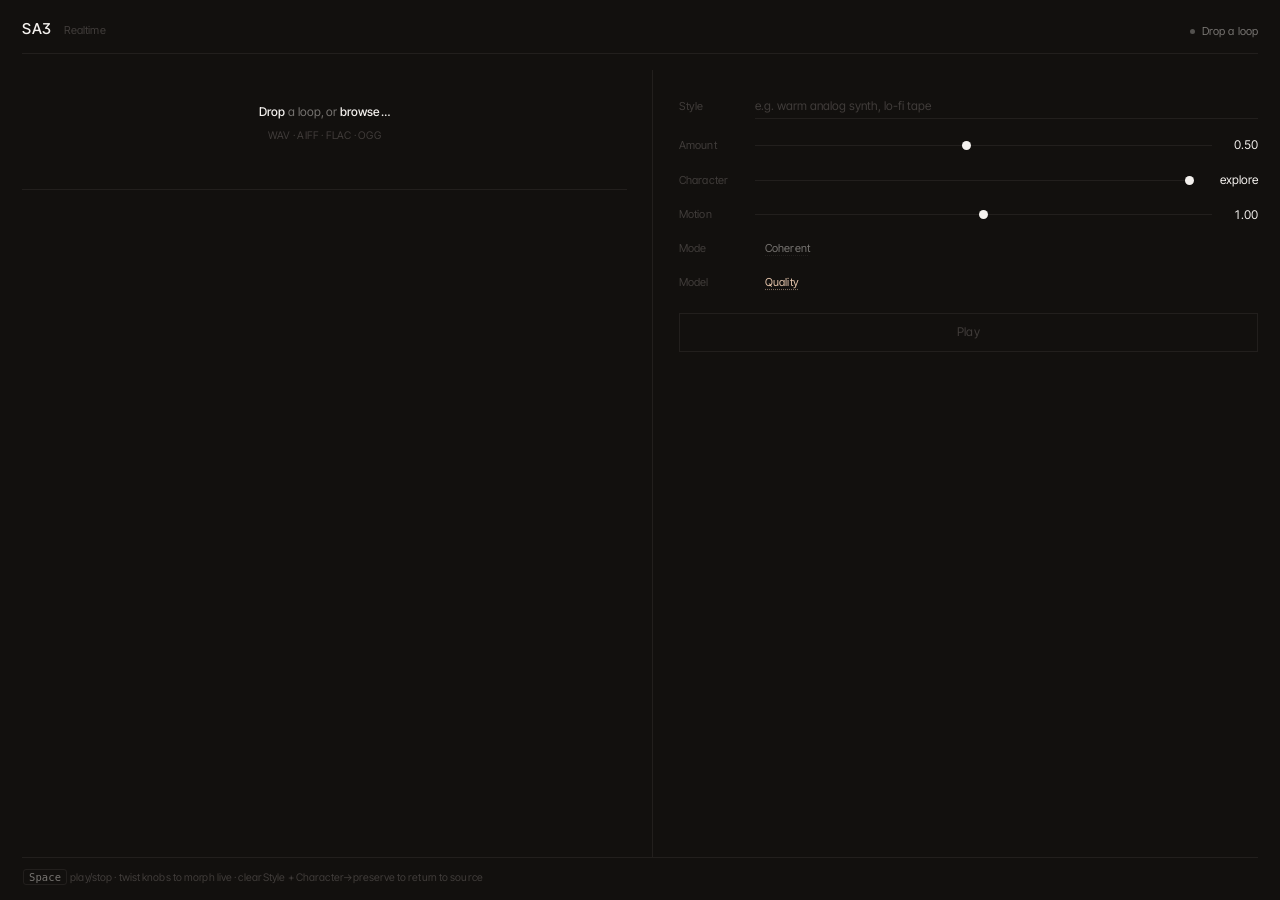
==== plugin_morph/Resources/index.html @ 20417669 "Medium model as default, fix latency bug" ====
<!doctype html>
<html lang="en">
<head>
  <meta charset="utf-8" />
  <meta name="viewport" content="width=device-width, initial-scale=1" />
  <title>SA3 · Realtime</title>
  <link rel="preconnect" href="https://fonts.googleapis.com" />
  <link rel="preconnect" href="https://fonts.gstatic.com" crossorigin />
  <link href="https://fonts.googleapis.com/css2?family=Inter:wght@400;500;600&family=Inter+Tight:wght@400;500;600&display=swap" rel="stylesheet" />
  <link rel="stylesheet" href="styles.css" />
</head>
<body>
  <div class="hl">
    <!-- Top bar -->
    <header class="top">
      <div class="brand">
        <h1>SA3</h1>
        <span class="tag">Realtime</span>
      </div>
      <div class="status" id="status">
        <span class="dot"></span>
        <span id="status-text">Drop a loop</span>
      </div>
    </header>

    <!-- Error banner -->
    <div class="error-banner" id="error-banner" hidden>
      <span class="error-text" id="error-text"></span>
      <button type="button" class="error-dismiss" id="error-dismiss" aria-label="Dismiss">×</button>
    </div>

    <input type="file" id="file-picker" hidden
           accept="audio/wav,audio/aiff,audio/flac,audio/ogg,.wav,.aiff,.aif,.flac,.ogg" />

    <!-- 16:9 two-column body: source + meter (left), controls (right) -->
    <div class="body">
    <div class="col col-left">
    <!-- Source: drop target / loaded waveform with a live morph playhead -->
    <section class="source empty" id="source">
      <div class="source-empty" id="source-empty">
        <div class="drophint"><b>Drop</b> a loop, or <b>browse&hairsp;…</b></div>
        <div class="formats">WAV · AIFF · FLAC · OGG</div>
      </div>
      <div class="source-loaded" id="source-loaded" hidden>
        <div class="srcname">
          <b id="srcname-text"></b>
          <span id="srcdur-text" class="srcdur"></span>
        </div>
        <div class="srcwave" id="srcwave"></div>
      </div>
    </section>

    <!-- Live morph meter (fed by the C++ morphState push) -->
    <section class="meter" id="meter" hidden>
      <div class="meter-row">
        <span class="meter-lbl">tick</span><span class="meter-val" id="m-tick">–</span>
        <span class="meter-lbl">decode</span><span class="meter-val" id="m-decode">–</span>
        <span class="meter-lbl">gens</span><span class="meter-val" id="m-gens">–</span>
      </div>
    </section>
    </div><!-- /col-left -->

    <div class="col col-right">
    <!-- Morph controls -->
    <section class="controls" id="controls">
      <!-- Style prompt: the live re-prompt field -->
      <div class="row">
        <span class="lbl">Style</span>
        <input type="text" id="prompt" placeholder="e.g. warm analog synth, lo-fi tape" />
      </div>

      <!-- Variation amount (denoise) -->
      <div class="row">
        <span class="lbl">Amount</span>
        <input type="range" id="denoise" min="0.20" max="0.85" step="0.01" value="0.50" />
        <span class="val" id="denoise-value">0.50</span>
      </div>

      <!-- Source blend (SDE): preserve <-> explore -->
      <div class="row">
        <span class="lbl">Character</span>
        <input type="range" id="blend" min="0.00" max="1.00" step="0.01" value="1.00" />
        <span class="val" id="blend-value">explore</span>
      </div>

      <!-- Velocity scale (texture) -->
      <div class="row">
        <span class="lbl">Motion</span>
        <input type="range" id="velocity" min="0.50" max="1.50" step="0.01" value="1.00" />
        <span class="val" id="velocity-value">1.00</span>
      </div>

      <!-- Evolve toggle -->
      <div class="row">
        <span class="lbl">Mode</span>
        <button type="button" class="mode-toggle" id="evolve-toggle"
                title="Fixed seed morphs one coherent loop; Evolve browses new variations">Coherent</button>
        <div style="flex:1"></div>
      </div>

      <!-- Model quality toggle: Live (sm-music, fast) vs Quality (medium,
           stronger style transfer but slower). Switching reloads the source. -->
      <div class="row">
        <span class="lbl">Model</span>
        <button type="button" class="mode-toggle one-shot" id="quality-toggle"
                title="Quality = larger model: much stronger style transfer, slower to respond. Live = fast small model.">Quality</button>
        <div style="flex:1"></div>
      </div>

      <button type="button" class="gen" id="play" disabled>
        <span class="gen-label" id="play-label">Play</span>
      </button>
    </section>
    </div><!-- /col-right -->
    </div><!-- /body -->

    <footer class="footer">
      <span class="kbd-hint" id="kbd-hint">
        <kbd>Space</kbd> play/stop · twist knobs to morph live · clear Style + Character→preserve to return to source
      </span>
    </footer>
  </div>

  <script src="app.js"></script>
</body>
</html>
---- plugin_morph/Resources/styles.css ----
/* SA3 — Hairline.
   Typographic, ultra-minimal. Hairline dividers, no card chrome, one
   restrained warm-taupe accent. Source-of-truth palette uses oklch; the
   layout rules and animations match the design handoff at
   /tmp/sa3_design/sa3-variations/project/sa3-hairline.jsx. */

:root {
  --bg:         oklch(0.175 0.005 60);
  --bg-2:       oklch(0.21  0.005 60);   /* dropdown menu surface */
  --fg:         oklch(0.96  0.005 60);
  --muted:      oklch(0.56  0.006 60);
  --faint:      oklch(0.36  0.006 60);
  --hair:       oklch(0.30  0.006 60 / 0.55);
  --accent:     oklch(0.84  0.05  60);
  --accent-dim: oklch(0.84  0.05  60 / 0.5);
  --accent-tint:oklch(0.84  0.05  60 / 0.04);
  --error:      oklch(0.72  0.15  25);
  --error-dim:  oklch(0.72  0.15  25 / 0.10);
}

* { box-sizing: border-box; }
[hidden] { display: none !important; }

html, body { height: 100%; margin: 0; }
body {
  background: var(--bg);
  color: var(--fg);
  font: 400 12px/1.4 'Inter Tight', 'Inter', system-ui, sans-serif;
  font-feature-settings: 'cv11', 'ss01', 'ss03';
  letter-spacing: -0.005em;
  -webkit-font-smoothing: antialiased;
  overflow: hidden;
}

.hl {
  width: 100%; height: 100%;
  display: flex; flex-direction: column;
  padding: 18px 22px 14px;
  /* Never show a scrollbar — content is sized to fit. If anything would
     overflow, clip rather than scroll. */
  overflow: hidden;
}

/* ── Top bar ──────────────────────────────────────────────────────── */
.top {
  display: flex; align-items: baseline; justify-content: space-between;
  padding-bottom: 14px; border-bottom: 1px solid var(--hair);
}
.brand { display: flex; align-items: baseline; gap: 12px; }
.brand h1 {
  margin: 0; font-size: 15px; font-weight: 500;
  letter-spacing: 0.04em;
}
.brand .tag {
  color: var(--faint); font-size: 11px;
  letter-spacing: 0.01em;
}
.status {
  font-size: 11px; letter-spacing: 0.01em;
  color: var(--muted); display: flex; align-items: center; gap: 7px;
}
.status.accent { color: var(--accent); }
.status.error  { color: var(--error);  }
.status .dot {
  width: 5px; height: 5px; border-radius: 50%;
  background: currentColor; opacity: 0.65;
}
.status.accent .dot { animation: pulse 1.2s ease-in-out infinite; }
@keyframes pulse { 0%, 100% { opacity: 0.3; } 50% { opacity: 1; } }

/* ── Error banner ─────────────────────────────────────────────────── */
.error-banner {
  margin-top: 10px;
  display: flex; align-items: center; gap: 8px;
  padding: 7px 4px 7px 10px;
  border-bottom: 1px solid var(--error);
  background: var(--error-dim);
  color: var(--error);
  font-size: 11px;
  letter-spacing: 0.01em;
}
.error-text { flex: 1; word-break: break-word; }
.error-dismiss {
  background: transparent; border: none;
  color: var(--error); font-size: 16px; line-height: 1;
  cursor: pointer; padding: 2px 8px;
}
.error-dismiss:hover { color: var(--fg); }

/* ── Source ───────────────────────────────────────────────────────── */
.source {
  padding: 18px 0 16px;
  border-bottom: 1px solid var(--hair);
  display: flex; flex-direction: column; align-items: center; gap: 10px;
  transition: background .15s;
}
.source.empty { padding: 34px 0 36px; cursor: pointer; }
.source.empty:hover { background: oklch(1 0 0 / 0.012); }
.source.drag { background: var(--accent-tint); }

.source-empty {
  display: flex; flex-direction: column; align-items: center; gap: 8px;
}
.drophint { font-size: 12px; color: var(--muted); }
.drophint b { color: var(--fg); font-weight: 500; }
.formats {
  font-size: 10.5px; color: var(--faint);
  letter-spacing: 0.02em;
}

.source-loaded {
  display: flex; flex-direction: column; align-items: center; gap: 10px;
  width: 100%;
}
.srcname {
  font-size: 11px; color: var(--muted);
  font-feature-settings: 'tnum';
  letter-spacing: 0.005em;
  max-width: 100%;
  text-align: center;
}
.srcname b { color: var(--fg); font-weight: 500; margin-right: 8px; }
.srcdur { color: var(--muted); }

/* Playback-mode toggle (Loop ↔ One-shot) — sits next to the filename so it
   reads as a property of the source. Subtle by default; warm-taupe when
   set to one-shot. */
.mode-toggle {
  background: transparent;
  border: none;
  color: var(--muted);
  font: inherit;
  font-size: 11px;
  letter-spacing: 0.01em;
  margin-left: 10px;
  padding: 0;
  cursor: pointer;
  text-decoration: underline dotted;
  text-decoration-color: var(--hair);
  text-underline-offset: 3px;
  transition: color .15s, text-decoration-color .15s;
}
.mode-toggle:hover { color: var(--fg); text-decoration-color: var(--fg); }
.mode-toggle.one-shot {
  color: var(--accent);
  text-decoration-color: var(--accent-dim);
}
.srcwave { width: 100%; color: var(--fg); }
.srcrow {
  display: flex; align-items: center; gap: 12px; width: 100%;
}
.playbtn {
  width: 22px; height: 22px; border-radius: 50%;
  border: 1px solid var(--hair); background: transparent;
  color: var(--fg); cursor: pointer; padding: 0;
  display: grid; place-items: center;
  transition: border-color .15s, color .15s;
}
.playbtn:hover { border-color: var(--fg); }
.playbtn.active { border-color: var(--accent); color: var(--accent); }
.playbtn:disabled { color: var(--faint); cursor: default; }
.playbtn:disabled:hover { border-color: var(--hair); }

/* Icon swap — driven by the `.playing` class on the button, not the SVG
   `hidden` attribute (which is unreliable on inline <svg> across renderers).
   The two icons live on top of each other in the same grid cell; visibility
   is purely CSS-driven. */
.playbtn .play-ico,
.playbtn .pause-ico,
.row-play .play-ico,
.row-play .pause-ico {
  grid-area: 1 / 1;
  /* Inline <svg> picks up a baseline gap from the button's line-height
     which can offset it by a sub-pixel inside the grid cell. Block-level
     drops the baseline math entirely so place-items: center actually
     centers the icon. */
  display: block;
}
.playbtn  .pause-ico,
.row-play .pause-ico { display: none; }
.playbtn.playing  .play-ico,
.row-play.playing .play-ico { display: none; }
.playbtn.playing  .pause-ico,
.row-play.playing .pause-ico { display: block; }
.srctime {
  font-variant-numeric: tabular-nums; color: var(--faint);
  font-size: 10px; min-width: 32px; text-align: right;
}

/* ── Controls ─────────────────────────────────────────────────────── */
.controls {
  padding: 16px 0 0;
  display: flex; flex-direction: column; gap: 14px;
}
.row { display: flex; align-items: center; gap: 12px; }
.lbl {
  font-size: 11px; color: var(--faint);
  letter-spacing: 0.01em;
  min-width: 64px;
}
.val {
  font-variant-numeric: tabular-nums;
  color: var(--fg); font-size: 12px;
  min-width: 34px; text-align: right;
}

/* Contextual hint under the noise slider — fades in when σ is in an
   extreme range. Reserved min-height keeps the row above from jumping
   when the hint shows/hides. Margin-left aligns with the slider start
   (lbl min-width 64 + row gap 12). */
.noise-hint {
  margin: -4px 0 0 76px;
  font-size: 11.5px;
  /* Fixed height + matching line-height so the box doesn't grow when text
     content appears — min-height alone lets line-height bump it. */
  height: 16px;
  line-height: 16px;
  color: var(--accent);
  letter-spacing: 0.01em;
  opacity: 0;
  transition: opacity 0.2s ease-out;
  pointer-events: none;
}
.noise-hint.visible { opacity: 0.85; }

/* Preset dropdown — custom, not native <select>, to match the design. */
.preset { flex: 1; position: relative; }
.preset .field {
  width: 100%; background: transparent; border: none; padding: 0;
  color: var(--fg); font: inherit; font-size: 13px; cursor: pointer;
  display: flex; align-items: baseline; gap: 8px; text-align: left;
}
.preset .field .preset-label { white-space: nowrap; }
.preset .field .sub { color: var(--muted); font-size: 11px; }
.preset .field .car { margin-left: auto; color: var(--faint); font-size: 10px; }

.menu {
  position: absolute; left: -8px; right: -8px; top: 100%;
  margin-top: 8px;
  background: var(--bg-2);
  border: 1px solid var(--hair); border-radius: 4px;
  padding: 5px; z-index: 5;
  box-shadow: 0 8px 28px -8px oklch(0 0 0 / 0.55);
}
.opt {
  width: 100%; background: transparent; border: none;
  color: var(--fg); padding: 6px 8px; text-align: left;
  font: inherit; cursor: pointer; border-radius: 3px;
  display: flex; align-items: baseline; gap: 8px;
}
.opt:hover { background: oklch(1 0 0 / 0.04); }
.opt.sel { color: var(--accent); }
.opt .sub { color: var(--muted); font-size: 11px; }

/* BPM / Key / Prompt inputs — keep the hairline aesthetic: no surface,
   just a single underline on the baseline. */
input[type="text"],
input[type="number"] {
  background: transparent; border: none;
  border-bottom: 1px solid var(--hair);
  color: var(--fg); font: inherit; font-size: 12px;
  padding: 3px 0; outline: none;
  transition: border-color .15s;
}
input[type="text"]:focus,
input[type="number"]:focus { border-color: var(--fg); }
input[type="number"] { width: 56px; font-variant-numeric: tabular-nums; }
input[type="text"]   { flex: 1; min-width: 100px; }
::placeholder { color: var(--faint); opacity: 1; }

/* Range slider */
input[type="range"] {
  flex: 1; appearance: none; -webkit-appearance: none;
  background: transparent; height: 16px; margin: 0;
}
input[type="range"]::-webkit-slider-runnable-track {
  height: 1px; background: var(--hair);
}
input[type="range"]::-webkit-slider-thumb {
  -webkit-appearance: none; appearance: none;
  width: 9px; height: 9px; border-radius: 50%;
  background: var(--fg); margin-top: -4px; cursor: pointer;
  border: none;
}

/* Generate button — kept literal-cased per user feedback (design used
   uppercase, but in context it reads as shouting). Slight letter-spacing
   still gives the typographic hairline feel. */
.gen {
  position: relative;
  overflow: hidden;            /* clip the progress bar to button bounds */
  margin-top: 6px;
  background: transparent; color: var(--fg);
  border: 1px solid var(--fg); padding: 10px 16px;
  font: inherit; font-size: 12px; letter-spacing: 0.04em;
  cursor: pointer;
  transition: background .15s, color .15s, border-color .15s;
}
.gen .gen-label { position: relative; z-index: 1; }
.gen-progress {
  position: absolute;
  left: 0; bottom: 0;
  height: 2px;
  width: 0;
  background: var(--accent);
  opacity: 0;
  /* Width eases between step counts (~0.5s feels natural for ~2 s/step);
     opacity fades in/out when busy state toggles. */
  transition: width 0.5s ease-out, opacity 0.2s ease-out;
  pointer-events: none;
}
.gen.busy .gen-progress { opacity: 0.6; }
.gen:hover:not(:disabled) { background: var(--fg); color: var(--bg); }
.gen:disabled {
  color: var(--faint); border-color: var(--hair); cursor: default;
}
.gen.busy {
  color: var(--accent); border-color: var(--accent-dim);
}

/* ── Results ──────────────────────────────────────────────────────── */
.results {
  margin-top: 18px; padding-top: 14px; border-top: 1px solid var(--hair);
  display: flex; flex-direction: column;
}
.res-head {
  display: flex; justify-content: space-between; align-items: baseline;
  padding-bottom: 8px;
}
.res-head .h {
  font-size: 11px; color: var(--faint);
  letter-spacing: 0.01em;
}
.res-head .meta {
  font-size: 10px; color: var(--muted);
  font-variant-numeric: tabular-nums;
}

/* Two-row grid: row 1 has waveform + idx/dur/play centred on it; row 2
   has the steer text and the hover-only copy button. Splitting steer onto
   its own row means idx/dur/play align to the waveform's actual vertical
   centre, not the centre of (waveform + steer). */
.slot {
  display: grid;
  grid-template-columns: 22px 1fr 52px 24px 16px;
  grid-template-rows: auto auto;
  align-items: center;
  column-gap: 12px;
  row-gap: 3px;
  padding: 9px 0;
  border-bottom: 1px solid var(--hair);
  user-select: none;
  -webkit-user-select: none;
}
.slot > .idx,
.slot > .wf,
.slot > .dur,
.slot > .row-play  { grid-row: 1; }
.slot > .steer     { grid-row: 2; grid-column: 2; }
.slot > .row-copy  { grid-row: 2; grid-column: 4; }
.slot > .row-grip  { grid-row: 1 / span 2; grid-column: 5; }
.slot:last-child { border-bottom: none; }

/* Drag-out feedback: row mousedown on the grip adds .dragging.
   A thin accent rail on the left + faint accent tint matches the source-
   drag highlight pattern, so the visual metaphor reads "this row is the
   thing leaving the plugin". Class is removed on mouseup / fallback. */
.slot {
  background: transparent;
  border-left: 2px solid transparent;
  padding-left: 0;
  transition: background-color .12s ease, border-color .12s ease;
}
.slot.dragging {
  background: var(--accent-tint);
  border-left-color: var(--accent);
}

/* Drag-out grip — mousedown emits a JUCE event whose C++ listener calls
   performExternalDragDropOfFiles inside the same run-loop tick, starting
   a real macOS NSDraggingSession. user-select/-webkit-user-drag off so
   the WebView's native text-selection/HTML5-drag pipelines stay out of
   the way. */
.row-grip {
  display: grid;
  place-items: center;
  width: 16px;
  height: 100%;
  color: var(--faint);
  opacity: 0;
  transition: opacity .15s, color .15s;
  cursor: grab;
  user-select: none;
  -webkit-user-select: none;
  -webkit-user-drag: none;
}
.slot:hover .row-grip { opacity: 0.7; color: var(--fg); }
.row-grip:hover { color: var(--fg); }
.row-grip:active { cursor: grabbing; }
.slot.empty .row-grip { display: none; }

.slot .idx {
  font-size: 10px; color: var(--faint);
  font-variant-numeric: tabular-nums;
  letter-spacing: 0.08em;
}
.slot.empty { opacity: 0.35; }
.slot.active .idx,
.slot.active .wf,
.slot.active .steer { color: var(--accent); }

.steer {
  font-size: 11px; color: var(--faint);
  letter-spacing: 0.01em;
  white-space: nowrap; overflow: hidden; text-overflow: ellipsis;
}
.dur {
  font-size: 10px; color: var(--muted);
  font-variant-numeric: tabular-nums; text-align: right;
}
.row-play {
  width: 22px; height: 22px; border-radius: 50%;
  border: 1px solid var(--hair); background: transparent;
  color: var(--fg); padding: 0; cursor: pointer;
  display: grid; place-items: center; justify-self: end;
  transition: border-color .15s, color .15s;
}
.row-play:hover:not(:disabled) { border-color: var(--fg); }
.row-play:disabled { color: var(--faint); cursor: default; }
.slot.active .row-play {
  border-color: var(--accent); color: var(--accent);
}

/* Copy-to-clipboard — hover-only, faint by default, no border. Sits
   directly under the play button so the two read as a vertical pair. */
.row-copy {
  width: 22px; height: 22px; border-radius: 50%;
  border: 1px solid transparent;
  background: transparent;
  color: var(--faint); padding: 0; cursor: pointer;
  display: grid; place-items: center; justify-self: end;
  opacity: 0;
  transition: opacity .15s, color .15s, border-color .15s;
}
.row-copy > svg { grid-area: 1 / 1; }
.slot:hover .row-copy { opacity: 0.6; }
.row-copy:hover:not(:disabled) { opacity: 1; color: var(--fg); border-color: var(--hair); }
.row-copy:disabled { cursor: default; }
/* .copied must out-specify `.row-copy:hover:not(:disabled)`, otherwise the
   accent flash only shows once the cursor leaves the button. */
.row-copy.copied,
.row-copy.copied:hover:not(:disabled) {
  opacity: 1;
  color: var(--accent);
  border-color: var(--accent-dim);
}

/* Tiny "Copied" toast that pops in next to the copy button after a
   successful clipboard write. Positioned absolutely against the slot so
   it doesn't push other rows around. */
.slot { position: relative; }
.copy-toast {
  position: absolute;
  right: 32px;
  bottom: 9px;
  font-size: 10px;
  letter-spacing: 0.04em;
  color: var(--accent);
  background: var(--bg);
  border: 1px solid var(--accent-dim);
  border-radius: 10px;
  padding: 2px 7px;
  opacity: 0;
  transform: translateX(4px);
  transition: opacity .15s ease, transform .15s ease;
  pointer-events: none;
  white-space: nowrap;
}
.copy-toast.show {
  opacity: 1;
  transform: translateX(0);
}

/* ── Footer (always pinned to the bottom) ─────────────────────────── */
/* margin-top: auto pushes the footer to the bottom of the .hl flex column
   regardless of how much content is above. The mode toggle is always
   visible; the kbd-hint slot only shows when variations exist (JS-driven). */
.footer {
  margin-top: auto;
  padding-top: 12px;
  border-top: 1px solid var(--hair);
  display: flex;
  align-items: center;
  justify-content: space-between;
  gap: 12px;
}

/* Keyboard hint — sits in the bottom-right of the footer. */
.kbd-hint {
  color: var(--faint);
  font-size: 10.5px;
  letter-spacing: 0.01em;
}
.kbd-hint kbd {
  font-family: 'JetBrains Mono', ui-monospace, SF Mono, monospace;
  font-size: 10.5px;
  padding: 1px 5px;
  border: 1px solid var(--hair);
  border-radius: 3px;
  color: var(--muted);
  margin: 0 1px;
}

/* Skeleton row shown for unfinished slots during generation. */
.skel {
  height: 24px; position: relative; overflow: hidden;
  display: flex; align-items: center;
}
.skel::before {
  content: ''; position: absolute; left: 0; right: 0; top: 50%;
  height: 1px; background: var(--hair);
}
.skel::after {
  content: ''; position: absolute; left: 0; right: 0; top: 50%;
  height: 1px; transform: translateX(-100%);
  background: linear-gradient(90deg, transparent, var(--accent), transparent);
  opacity: 0.4;
  animation: sh 1.4s linear infinite;
}
@keyframes sh {
  0%   { transform: translateX(-100%); }
  100% { transform: translateX(100%);  }
}

/* ── Morph: live meter ───────────────────────────────────────────────
   Appended for SA3 Morph. Fed by the C++ "morphState" emitEvent push at
   ~30fps — telemetry row + a playhead bar tracking the loop position. */
.meter {
  margin-top: 14px; padding-top: 12px;
  border-top: 1px solid var(--hair);
  display: flex; flex-direction: column; gap: 9px;
}
.meter-row {
  display: grid;
  grid-template-columns: auto 1fr auto 1fr auto 1fr;
  align-items: baseline; gap: 6px;
  font-size: 11px; letter-spacing: 0.01em;
}
.meter-lbl { color: var(--faint); }
.meter-val {
  color: var(--muted); font-variant-numeric: tabular-nums;
  font-feature-settings: 'tnum'; text-align: right;
}
.meter-bar {
  height: 2px; background: var(--hair); border-radius: 1px;
  position: relative; overflow: hidden;
}
.meter-fill {
  position: absolute; top: 0; left: 0; height: 100%; width: 0%;
  background: var(--accent);
  transition: width 0.06s linear;
}

/* Source waveform playhead overlay (live morph position). */
.srcwave { position: relative; }
.srcwave .playhead {
  position: absolute; top: 0; bottom: 0; width: 1px;
  background: var(--accent); opacity: 0.85; pointer-events: none;
  transition: left 0.06s linear;
}

/* Character slider value reads as a word (preserve/explore), wider than a
   numeric .val. */
#blend-value { min-width: 52px; }

/* ── Morph: 16:9 two-column body ─────────────────────────────────────
   The window is 854x480 (16:9). Source waveform + meter on the left,
   morph controls on the right, separated by a hairline. */
.body {
  flex: 1; min-height: 0;
  display: grid;
  grid-template-columns: 1fr 1fr;
  gap: 26px;
  padding-top: 16px;
}
.col { display: flex; flex-direction: column; min-width: 0; }
.col-left  { gap: 14px; }
.col-right { gap: 0; }
.col-right .controls { gap: 0; }
/* Give the source a presence on the left — it's the subject being morphed. */
.col-left .source { min-height: 120px; }
.col-left .srcwave { margin-top: 10px; }
.col-left .meter { margin-top: auto; border-top: 1px solid var(--hair); }
/* Vertical hairline between the columns. */
.col-right {
  border-left: 1px solid var(--hair);
  padding-left: 26px;
  margin-left: -1px;
}
/* Roomier rows in the wider right column. */
.col-right .row { padding: 9px 0; }
.col-right .gen { margin-top: 14px; }
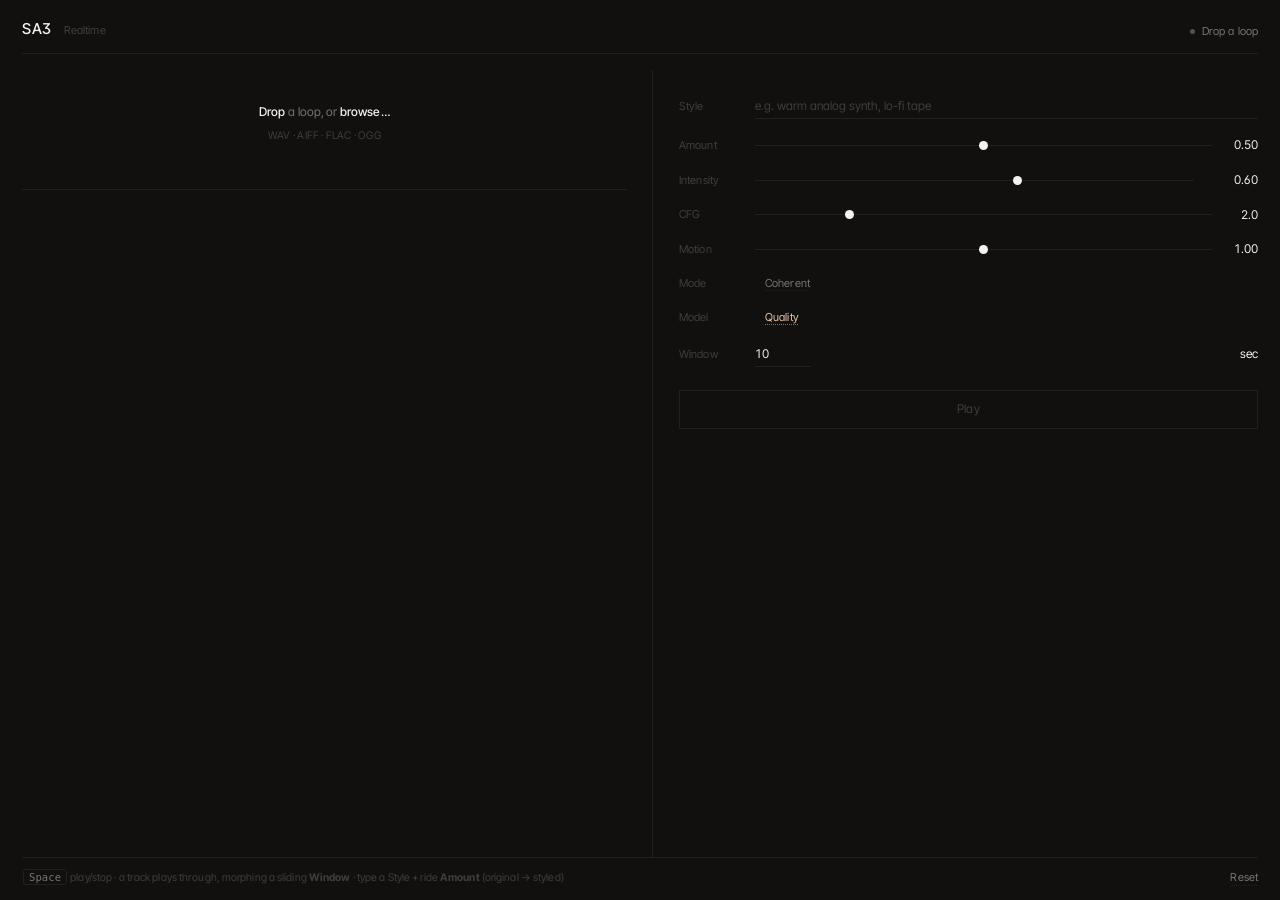
==== commit ab51da92: "Reframing" ====
--- a/plugin_morph/Resources/index.html
+++ b/plugin_morph/Resources/index.html
@@ -67,20 +67,33 @@
       <div class="row">
         <span class="lbl">Style</span>
         <input type="text" id="prompt" placeholder="e.g. warm analog synth, lo-fi tape" />
+        <button type="button" class="prompt-clear" id="prompt-clear" hidden
+                title="Clear Style — morph back toward source" aria-label="Clear style">×</button>
       </div>
 
-      <!-- Variation amount (denoise) -->
+      <!-- Amount = the main morph: 0 = original loop, 1 = fully styled -->
       <div class="row">
         <span class="lbl">Amount</span>
-        <input type="range" id="denoise" min="0.20" max="0.85" step="0.01" value="0.50" />
+        <input type="range" id="denoise" min="0.00" max="1.00" step="0.01" value="0.50"
+               title="Morph between your original loop (0) and the styled version (1)" />
         <span class="val" id="denoise-value">0.50</span>
       </div>
 
-      <!-- Source blend (SDE): preserve <-> explore -->
+      <!-- Intensity = how far the styled endpoint departs from the source.
+           Rebuilds the styled target on release (brief pause). -->
       <div class="row">
-        <span class="lbl">Character</span>
-        <input type="range" id="blend" min="0.00" max="1.00" step="0.01" value="1.00" />
-        <span class="val" id="blend-value">explore</span>
+        <span class="lbl">Intensity</span>
+        <input type="range" id="blend" min="0.00" max="1.00" step="0.01" value="0.60"
+               title="How extreme the styled version is (the Amount=1 endpoint). Recomputes on release." />
+        <span class="val" id="blend-value">0.60</span>
+      </div>
+
+      <!-- CFG = prompt-guidance strength for the styled target. Rebuilds on release. -->
+      <div class="row">
+        <span class="lbl">CFG</span>
+        <input type="range" id="cfg" min="1.0" max="6.0" step="0.1" value="2.0"
+               title="How hard the Style prompt pulls when building the styled endpoint. ~2 is the sweet spot; high values distort." />
+        <span class="val" id="cfg-value">2.0</span>
       </div>
 
       <!-- Velocity scale (texture) -->
@@ -107,6 +120,16 @@
         <div style="flex:1"></div>
       </div>
 
+      <!-- Window: morph only the last N seconds of a dropped file (an entire track
+           loops on its recent window). Changing it reloads the source. -->
+      <div class="row">
+        <span class="lbl">Window</span>
+        <input type="number" id="window" min="2" max="30" step="1" value="10"
+               title="Morph the last N seconds of a dropped file. Changing this reloads." />
+        <div style="flex:1"></div>
+        <span class="val">sec</span>
+      </div>
+
       <button type="button" class="gen" id="play" disabled>
         <span class="gen-label" id="play-label">Play</span>
       </button>
@@ -116,8 +139,10 @@
 
     <footer class="footer">
       <span class="kbd-hint" id="kbd-hint">
-        <kbd>Space</kbd> play/stop · twist knobs to morph live · clear Style + Character→preserve to return to source
+        <kbd>Space</kbd> play/stop · a track plays through, morphing a sliding <b>Window</b> · type a Style + ride <b>Amount</b> (original → styled)
       </span>
+      <button type="button" class="mode-toggle" id="reset"
+              title="Reset Amount / Intensity / CFG / Motion / Mode to defaults">Reset</button>
     </footer>
   </div>
 
--- a/plugin_morph/Resources/styles.css
+++ b/plugin_morph/Resources/styles.css
@@ -267,6 +267,16 @@
 input[type="number"] { width: 56px; font-variant-numeric: tabular-nums; }
 input[type="text"]   { flex: 1; min-width: 100px; }
 ::placeholder { color: var(--faint); opacity: 1; }
+
+/* Style clear (×): a quiet hairline affordance, shown only when Style has text.
+   Clearing it lifts the style-transfer floors -> morphs back toward source. */
+.prompt-clear {
+  background: transparent; border: none;
+  color: var(--faint); font-size: 15px; line-height: 1;
+  cursor: pointer; padding: 2px 4px; margin-left: -2px;
+  transition: color .15s;
+}
+.prompt-clear:hover { color: var(--fg); }
 
 /* Range slider */
 input[type="range"] {
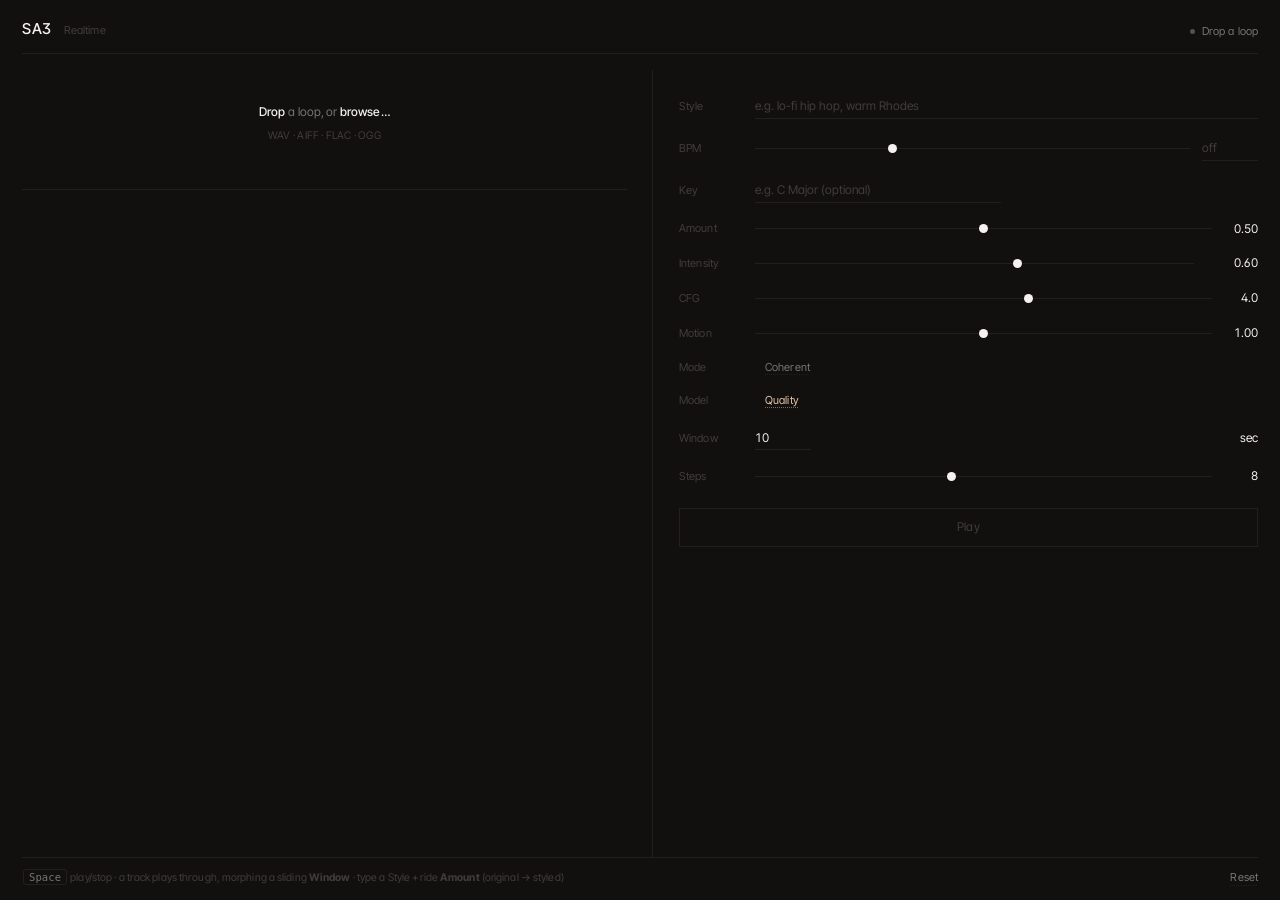
==== commit 1e2d6097: "Not sure about this one" ====
--- a/plugin_morph/Resources/index.html
+++ b/plugin_morph/Resources/index.html
@@ -66,9 +66,27 @@
       <!-- Style prompt: the live re-prompt field -->
       <div class="row">
         <span class="lbl">Style</span>
-        <input type="text" id="prompt" placeholder="e.g. warm analog synth, lo-fi tape" />
+        <input type="text" id="prompt" placeholder="e.g. lo-fi hip hop, warm Rhodes" />
         <button type="button" class="prompt-clear" id="prompt-clear" hidden
                 title="Clear Style — morph back toward source" aria-label="Clear style">×</button>
+      </div>
+
+      <!-- BPM: a manual tempo anchor, appended to the prompt ("<n> BPM"). Set it to
+           the source's tempo so the remix stays in time. Empty field = omitted. -->
+      <div class="row">
+        <span class="lbl">BPM</span>
+        <input type="range" id="bpm" min="40" max="200" step="1" value="90"
+               title="Tempo anchor appended to the Style prompt. Set to the source's BPM." />
+        <input type="number" id="bpm-value" class="numfield" min="40" max="200" step="1"
+               placeholder="off" title="BPM (clear to omit)" />
+      </div>
+
+      <!-- Key: a manual key anchor, appended to the prompt ("Key: <key>"). -->
+      <div class="row">
+        <span class="lbl">Key</span>
+        <input type="text" id="key" placeholder="e.g. C Major (optional)"
+               title="Musical key appended to the Style prompt." />
+        <div style="flex:1"></div>
       </div>
 
       <!-- Amount = the main morph: 0 = original loop, 1 = fully styled -->
@@ -91,9 +109,9 @@
       <!-- CFG = prompt-guidance strength for the styled target. Rebuilds on release. -->
       <div class="row">
         <span class="lbl">CFG</span>
-        <input type="range" id="cfg" min="1.0" max="6.0" step="0.1" value="2.0"
-               title="How hard the Style prompt pulls when building the styled endpoint. ~2 is the sweet spot; high values distort." />
-        <span class="val" id="cfg-value">2.0</span>
+        <input type="range" id="cfg" min="1.0" max="6.0" step="0.1" value="4.0"
+               title="How hard the Style prompt pulls. ~4 matches the offline remix; lower = looser, higher can distort." />
+        <span class="val" id="cfg-value">4.0</span>
       </div>
 
       <!-- Velocity scale (texture) -->
@@ -130,6 +148,15 @@
         <span class="val">sec</span>
       </div>
 
+      <!-- Steps: diffusion steps per window. Fewer = faster render (linear), rougher;
+           more = slower, cleaner. Changing it reloads the source. -->
+      <div class="row">
+        <span class="lbl">Steps</span>
+        <input type="range" id="steps" min="2" max="16" step="1" value="8"
+               title="Diffusion steps per window. Fewer = faster (linearly) but rougher. Changing this reloads." />
+        <span class="val" id="steps-value">8</span>
+      </div>
+
       <button type="button" class="gen" id="play" disabled>
         <span class="gen-label" id="play-label">Play</span>
       </button>
